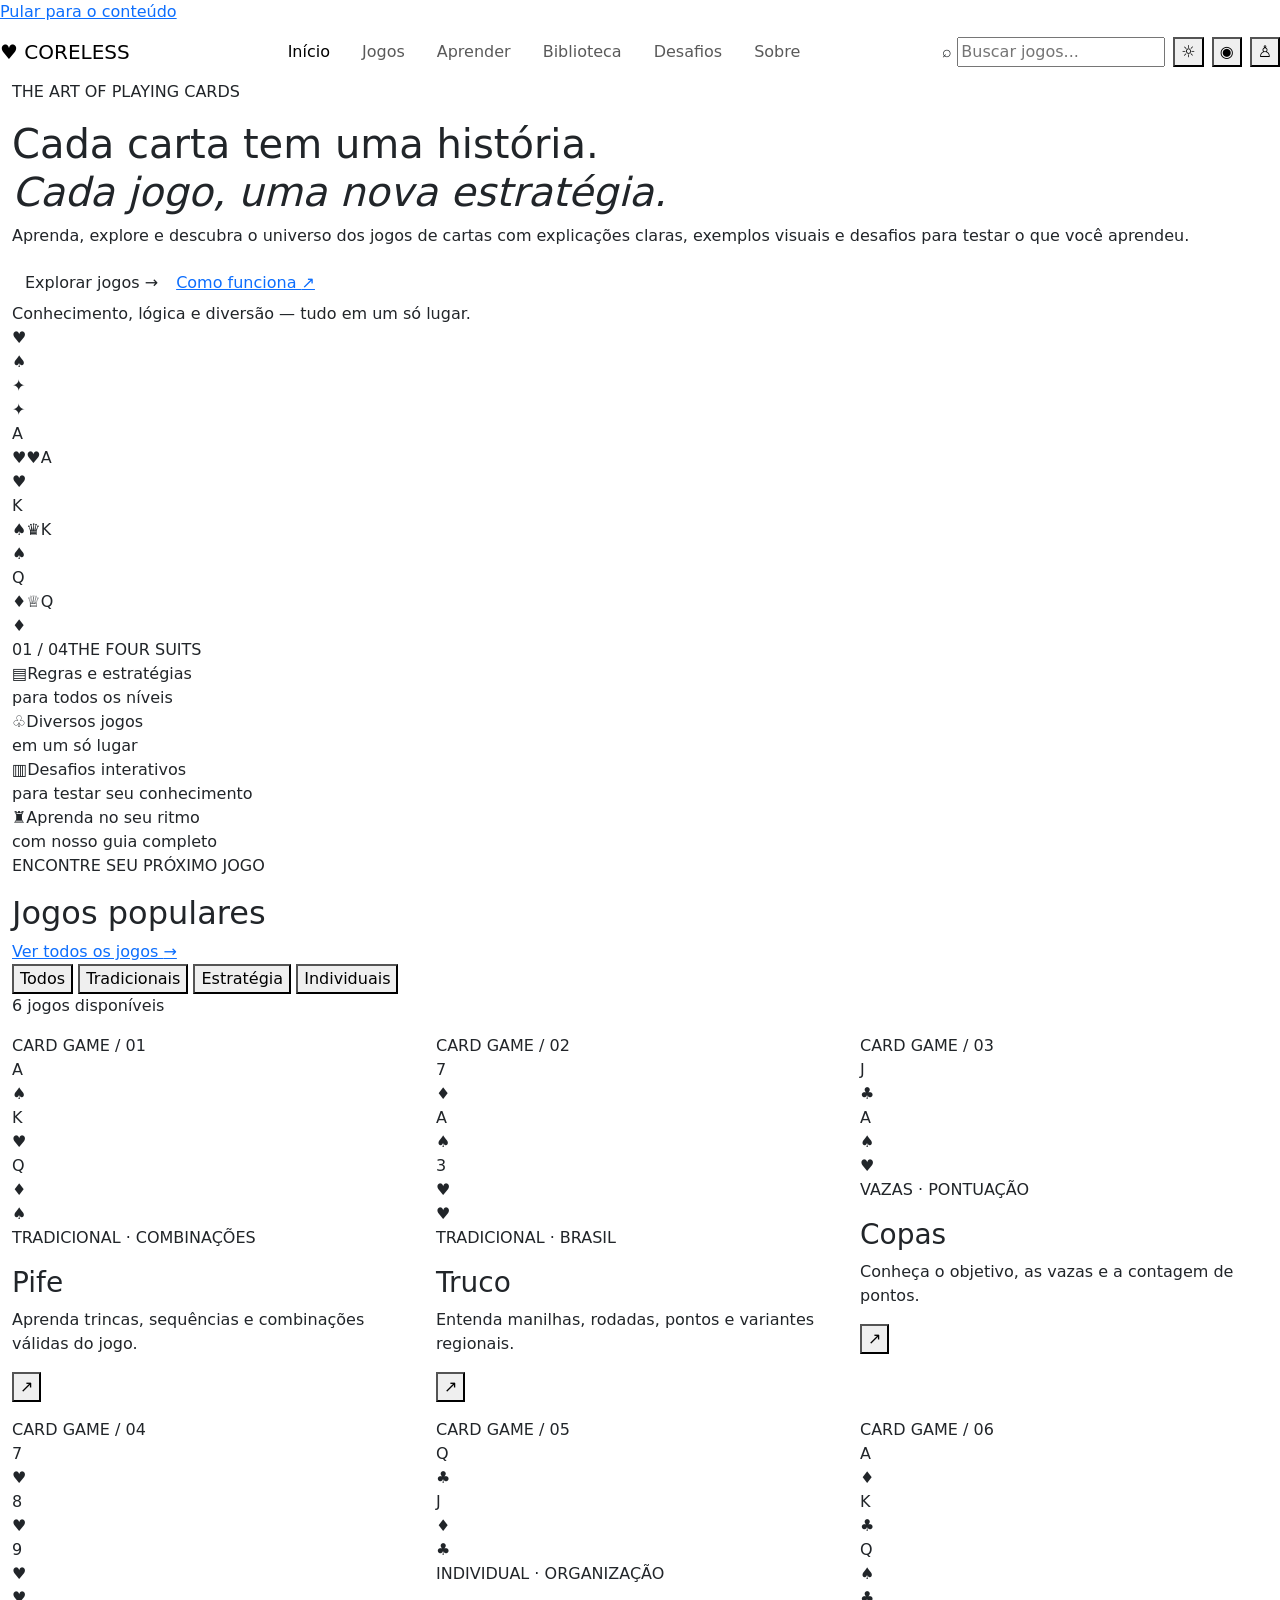
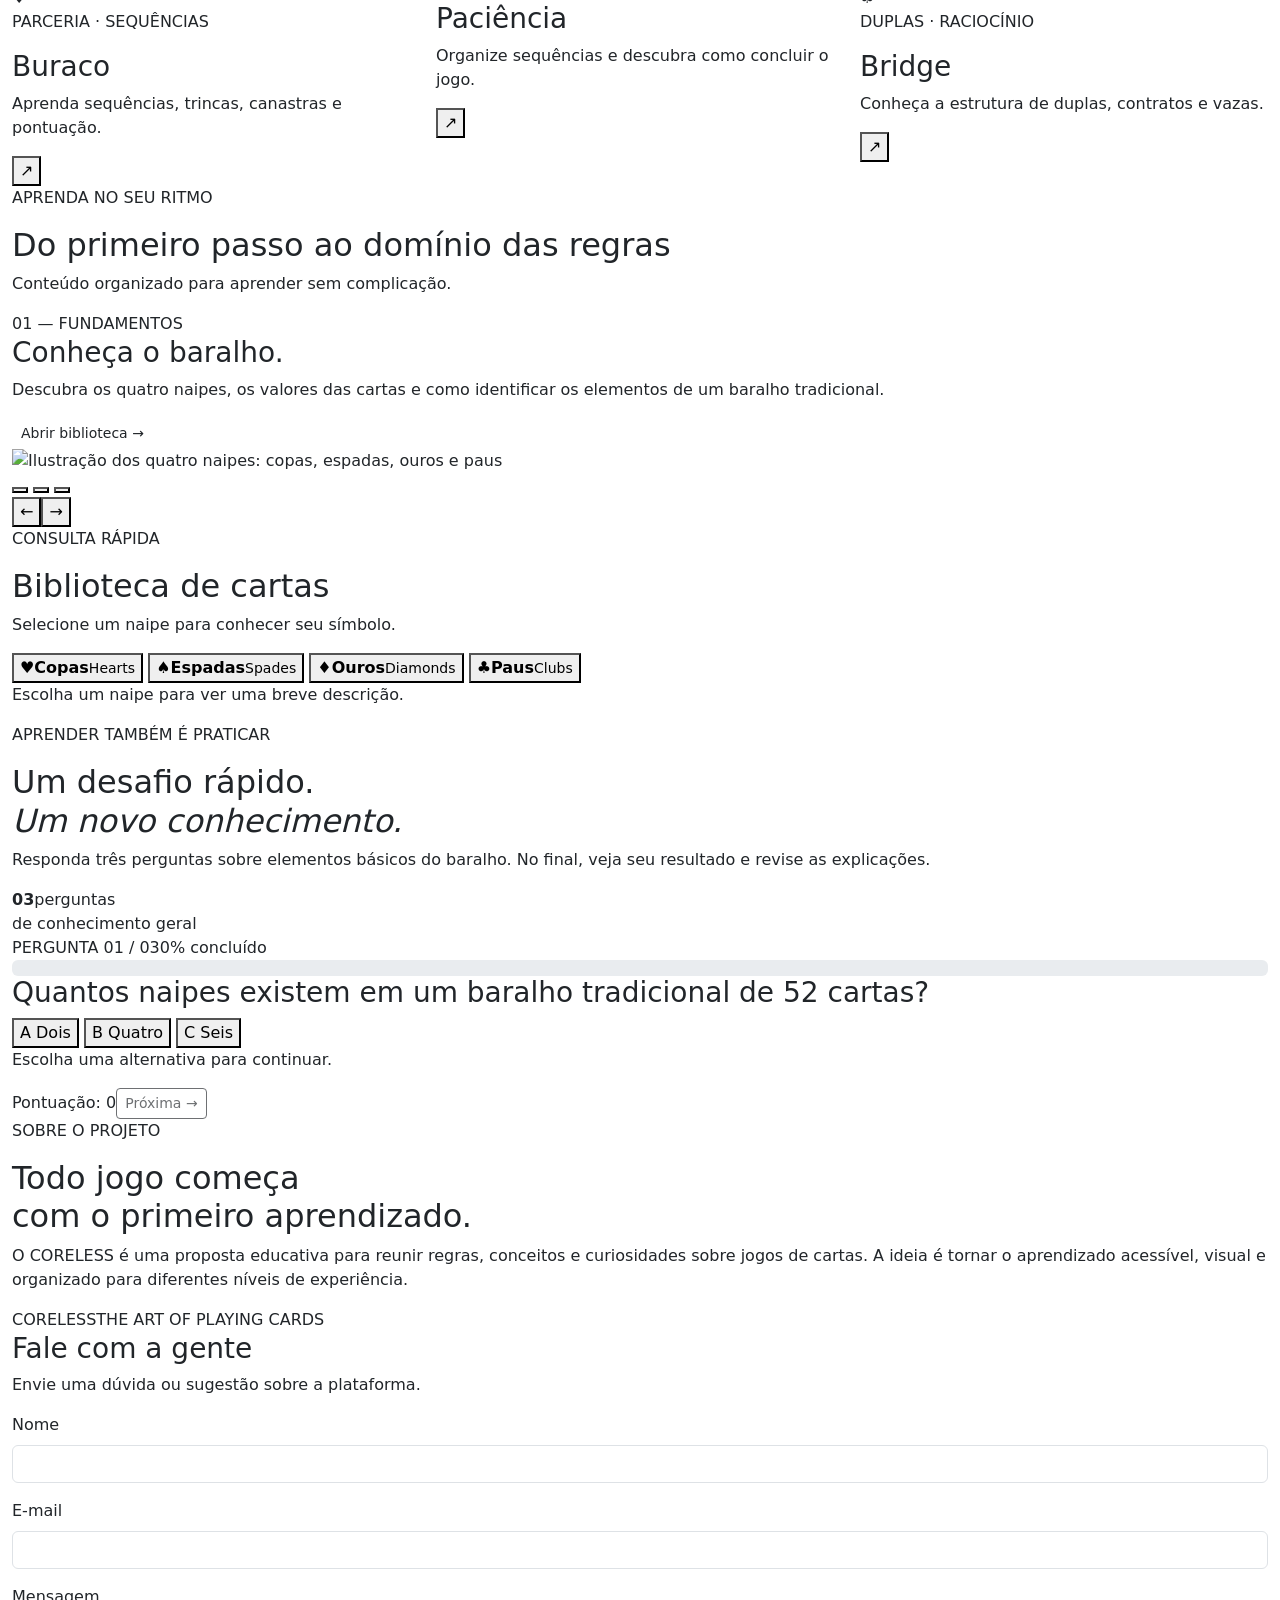
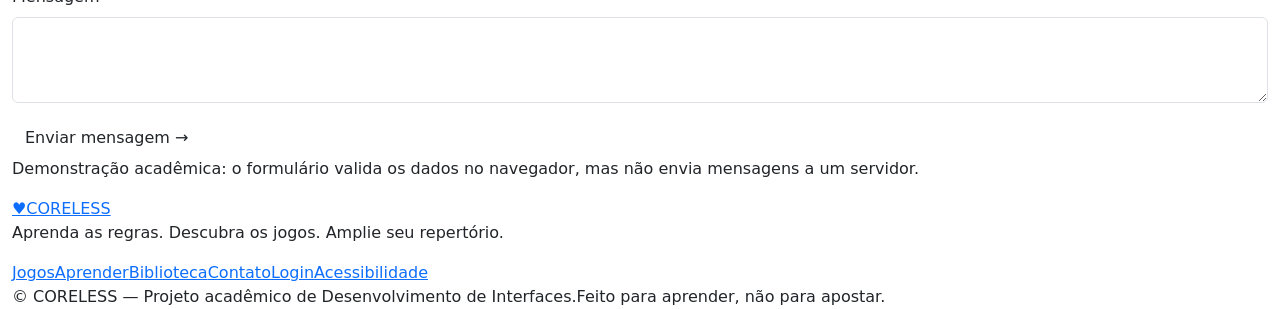
==== index.html @ 7179dfc4 "Primeiro passo Desenvolvimento de interfaces" ====
<!doctype html>
<html lang="pt-BR" data-theme="dark">
<head>
  <meta charset="utf-8">
  <meta name="viewport" content="width=device-width, initial-scale=1">
  <meta name="description" content="CORELESS: aprenda regras, combinações e curiosidades sobre jogos de cartas em uma plataforma educativa e acessível.">
  <meta name="theme-color" content="#0b0b0b">
  <title>CORELESS — Aprenda jogos de cartas</title>
  <link rel="preconnect" href="https://cdn.jsdelivr.net" crossorigin>
  <link href="https://cdn.jsdelivr.net/npm/bootstrap@5.3.9/dist/css/bootstrap.min.css"
        rel="stylesheet"
        integrity="sha384-yEPZ7jP9S0QKiUQ0m3jjsO4ProIW7wvR9gXkI7JOGa2XVsw53Yke2bsdkBbjmmiX"
        crossorigin="anonymous">
  <link rel="stylesheet" href="css/styles.css">
</head>
<body>
  <a class="skip-link" href="#conteudo">Pular para o conteúdo</a>

  <header class="site-header sticky-top">
    <nav class="navbar navbar-expand-xl container-fluid page-shell" aria-label="Navegação principal">
      <a class="navbar-brand brand-lockup" href="#inicio" aria-label="CORELESS, página inicial">
        <span class="brand-heart" aria-hidden="true">♥</span>
        <span>CORELESS</span>
      </a>

      <button class="navbar-toggler nav-toggle" type="button" data-bs-toggle="collapse" data-bs-target="#mainNav"
              aria-controls="mainNav" aria-expanded="false" aria-label="Abrir menu">
        <span class="navbar-toggler-icon"></span>
      </button>

      <div class="collapse navbar-collapse" id="mainNav">
        <ul class="navbar-nav mx-auto align-items-xl-center gap-xl-3">
          <li class="nav-item"><a class="nav-link active" href="#inicio">Início</a></li>
          <li class="nav-item"><a class="nav-link" href="#jogos">Jogos</a></li>
          <li class="nav-item"><a class="nav-link" href="#aprender">Aprender</a></li>
          <li class="nav-item"><a class="nav-link" href="#biblioteca">Biblioteca</a></li>
          <li class="nav-item"><a class="nav-link" href="#desafios">Desafios</a></li>
          <li class="nav-item"><a class="nav-link" href="#sobre">Sobre</a></li>
        </ul>
        <div class="header-actions d-flex align-items-center gap-2 mt-3 mt-xl-0">
          <label class="search-box" for="globalSearch">
            <span aria-hidden="true">⌕</span>
            <input id="globalSearch" type="search" placeholder="Buscar jogos..." autocomplete="off">
          </label>
          <button class="icon-button" id="themeToggle" type="button" aria-label="Ativar modo claro" title="Alternar tema">☼</button>
          <button class="icon-button" id="accessibilityOpen" type="button" aria-label="Abrir opções de acessibilidade" title="Acessibilidade">◉</button>
          <button class="icon-button profile-button" id="loginOpen" type="button" aria-label="Entrar ou acessar perfil" title="Entrar">♙</button>
        </div>
      </div>
    </nav>
  </header>

  <main id="conteudo">
    <section class="hero-section" id="inicio" aria-labelledby="hero-title">
      <div class="hero-glow" aria-hidden="true"></div>
      <div class="container-fluid page-shell hero-grid">
        <div class="hero-copy">
          <p class="eyebrow">THE ART OF PLAYING CARDS <span></span></p>
          <h1 id="hero-title">Cada carta tem uma história.<br><em>Cada jogo, uma nova estratégia.</em></h1>
          <p class="hero-description">Aprenda, explore e descubra o universo dos jogos de cartas com explicações claras, exemplos visuais e desafios para testar o que você aprendeu.</p>
          <div class="hero-actions">
            <a class="btn btn-core" href="#jogos">Explorar jogos <span aria-hidden="true">→</span></a>
            <a class="text-link" href="#aprender">Como funciona <span aria-hidden="true">↗</span></a>
          </div>
          <div class="hero-note"><span class="note-dot"></span> Conhecimento, lógica e diversão — tudo em um só lugar.</div>
        </div>
        <div class="hero-art" role="img" aria-label="Composição ilustrativa de cartas de baralho com os quatro naipes">
          <div class="orbit orbit-one"></div><div class="orbit orbit-two"></div>
          <div class="floating-suit suit-heart" aria-hidden="true">♥</div>
          <div class="floating-suit suit-spade" aria-hidden="true">♠</div>
          <div class="playing-card card-back card-back-left" aria-hidden="true"><span class="card-pattern">✦</span></div>
          <div class="playing-card card-back card-back-bottom" aria-hidden="true"><span class="card-pattern">✦</span></div>
          <div class="playing-card card-front card-ace" aria-hidden="true"><span class="card-corner">A<br>♥</span><strong>♥</strong><span class="card-corner bottom">A<br>♥</span></div>
          <div class="playing-card card-front card-king" aria-hidden="true"><span class="card-corner">K<br>♠</span><strong>♛</strong><span class="card-corner bottom">K<br>♠</span></div>
          <div class="playing-card card-front card-queen" aria-hidden="true"><span class="card-corner">Q<br>♦</span><strong>♕</strong><span class="card-corner bottom">Q<br>♦</span></div>
          <div class="art-caption"><span>01 / 04</span><span>THE FOUR SUITS</span></div>
        </div>
      </div>
    </section>

    <section class="feature-strip" aria-label="Benefícios da plataforma">
      <div class="container-fluid page-shell feature-grid">
        <div class="feature-item"><span class="feature-icon" aria-hidden="true">▤</span><span>Regras e estratégias<br>para todos os níveis</span></div>
        <div class="feature-item"><span class="feature-icon" aria-hidden="true">♧</span><span>Diversos jogos<br>em um só lugar</span></div>
        <div class="feature-item"><span class="feature-icon" aria-hidden="true">▥</span><span>Desafios interativos<br>para testar seu conhecimento</span></div>
        <div class="feature-item"><span class="feature-icon" aria-hidden="true">♜</span><span>Aprenda no seu ritmo<br>com nosso guia completo</span></div>
      </div>
    </section>

    <section class="section-block" id="jogos" aria-labelledby="games-title">
      <div class="container-fluid page-shell">
        <div class="section-heading">
          <div><p class="eyebrow">ENCONTRE SEU PRÓXIMO JOGO</p><h2 id="games-title">Jogos populares <span class="red-dash"></span></h2></div>
          <a class="text-link" href="#catalogo">Ver todos os jogos <span aria-hidden="true">→</span></a>
        </div>
        <div class="catalog-toolbar" id="catalogo">
          <div class="filter-group" role="group" aria-label="Filtrar jogos por categoria">
            <button class="filter-chip active" type="button" data-filter="all" aria-pressed="true">Todos</button>
            <button class="filter-chip" type="button" data-filter="tradicional" aria-pressed="false">Tradicionais</button>
            <button class="filter-chip" type="button" data-filter="estrategia" aria-pressed="false">Estratégia</button>
            <button class="filter-chip" type="button" data-filter="individual" aria-pressed="false">Individuais</button>
          </div>
          <p class="results-count" id="resultsCount" aria-live="polite">6 jogos disponíveis</p>
        </div>
        <div class="row g-3 game-grid" id="gameGrid">
          <div class="col-12 col-md-6 col-xl-4 game-column" data-category="estrategia tradicional" data-search="pife pif paf combinações trincas sequências cartas">
            <article class="game-card">
              <div class="game-art art-pife" aria-hidden="true"><span class="art-label">CARD GAME / 01</span><div class="mini-card mini-one">A<br><b>♠</b></div><div class="mini-card mini-two">K<br><b>♥</b></div><div class="mini-card mini-three">Q<br><b>♦</b></div><span class="art-suit">♠</span></div>
              <div class="game-info"><div><p class="game-category">TRADICIONAL · COMBINAÇÕES</p><h3>Pife</h3><p>Aprenda trincas, sequências e combinações válidas do jogo.</p></div><button class="round-arrow learn-game" type="button" data-game="pife" aria-label="Conhecer o conteúdo educativo de Pife">↗</button></div>
            </article>
          </div>
          <div class="col-12 col-md-6 col-xl-4 game-column" data-category="tradicional estrategia" data-search="truco paulista mineiro manilha rodadas cartas">
            <article class="game-card">
              <div class="game-art art-truco" aria-hidden="true"><span class="art-label">CARD GAME / 02</span><div class="mini-card mini-one">7<br><b>♦</b></div><div class="mini-card mini-two">A<br><b>♠</b></div><div class="mini-card mini-three">3<br><b>♥</b></div><span class="art-suit">♥</span></div>
              <div class="game-info"><div><p class="game-category">TRADICIONAL · BRASIL</p><h3>Truco</h3><p>Entenda manilhas, rodadas, pontos e variantes regionais.</p></div><button class="round-arrow learn-game" type="button" data-game="truco" aria-label="Conhecer o conteúdo educativo de Truco">↗</button></div>
            </article>
          </div>
          <div class="col-12 col-md-6 col-xl-4 game-column" data-category="estrategia" data-search="copas vazas corações pontuação cartas">
            <article class="game-card">
              <div class="game-art art-copas" aria-hidden="true"><span class="art-label">CARD GAME / 03</span><div class="mini-card mini-one">J<br><b>♣</b></div><div class="mini-card mini-two">A<br><b>♠</b></div><span class="art-suit">♥</span></div>
              <div class="game-info"><div><p class="game-category">VAZAS · PONTUAÇÃO</p><h3>Copas</h3><p>Conheça o objetivo, as vazas e a contagem de pontos.</p></div><button class="round-arrow learn-game" type="button" data-game="copas" aria-label="Conhecer o conteúdo educativo de Copas">↗</button></div>
            </article>
          </div>
          <div class="col-12 col-md-6 col-xl-4 game-column" data-category="tradicional estrategia" data-search="buraco canastra sequências cartas parceria">
            <article class="game-card">
              <div class="game-art art-buraco" aria-hidden="true"><span class="art-label">CARD GAME / 04</span><div class="mini-card mini-one">7<br><b>♥</b></div><div class="mini-card mini-two">8<br><b>♥</b></div><div class="mini-card mini-three">9<br><b>♥</b></div><span class="art-suit">♥</span></div>
              <div class="game-info"><div><p class="game-category">PARCERIA · SEQUÊNCIAS</p><h3>Buraco</h3><p>Aprenda sequências, trincas, canastras e pontuação.</p></div><button class="round-arrow learn-game" type="button" data-game="buraco" aria-label="Conhecer o conteúdo educativo de Buraco">↗</button></div>
            </article>
          </div>
          <div class="col-12 col-md-6 col-xl-4 game-column" data-category="individual" data-search="paciência solitaire jogo individual sequências">
            <article class="game-card">
              <div class="game-art art-solitaire" aria-hidden="true"><span class="art-label">CARD GAME / 05</span><div class="mini-card mini-one">Q<br><b>♣</b></div><div class="mini-card mini-two">J<br><b>♦</b></div><span class="art-suit">♣</span></div>
              <div class="game-info"><div><p class="game-category">INDIVIDUAL · ORGANIZAÇÃO</p><h3>Paciência</h3><p>Organize sequências e descubra como concluir o jogo.</p></div><button class="round-arrow learn-game" type="button" data-game="paciencia" aria-label="Conhecer o conteúdo educativo de Paciência">↗</button></div>
            </article>
          </div>
          <div class="col-12 col-md-6 col-xl-4 game-column" data-category="estrategia tradicional" data-search="bridge duplas vazas leilão cartas">
            <article class="game-card">
              <div class="game-art art-bridge" aria-hidden="true"><span class="art-label">CARD GAME / 06</span><div class="mini-card mini-one">A<br><b>♦</b></div><div class="mini-card mini-two">K<br><b>♣</b></div><div class="mini-card mini-three">Q<br><b>♠</b></div><span class="art-suit">♣</span></div>
              <div class="game-info"><div><p class="game-category">DUPLAS · RACIOCÍNIO</p><h3>Bridge</h3><p>Conheça a estrutura de duplas, contratos e vazas.</p></div><button class="round-arrow learn-game" type="button" data-game="bridge" aria-label="Conhecer o conteúdo educativo de Bridge">↗</button></div>
            </article>
          </div>
        </div>
        <p class="empty-state" id="emptyState" hidden>Nenhum jogo encontrado. Tente outro termo ou filtro.</p>
      </div>
    </section>

    <section class="learning-section section-block" id="aprender" aria-labelledby="learn-title">
      <div class="container-fluid page-shell">
        <div class="section-heading">
          <div><p class="eyebrow">APRENDA NO SEU RITMO</p><h2 id="learn-title">Do primeiro passo ao domínio das regras</h2></div>
          <p class="heading-note">Conteúdo organizado para aprender sem complicação.</p>
        </div>
        <div class="learning-carousel" aria-roledescription="carrossel" aria-label="Trilhas de aprendizagem">
          <div class="learning-slide active" data-slide="0" aria-hidden="false">
            <div class="learning-slide-copy"><span class="slide-index">01 — FUNDAMENTOS</span><h3>Conheça o baralho.</h3><p>Descubra os quatro naipes, os valores das cartas e como identificar os elementos de um baralho tradicional.</p><a class="btn btn-core btn-sm" href="#biblioteca">Abrir biblioteca <span aria-hidden="true">→</span></a></div>
            <img src="assets/learning-suits.svg" alt="Ilustração dos quatro naipes: copas, espadas, ouros e paus" class="slide-image">
          </div>
          <div class="learning-slide" data-slide="1" aria-hidden="true" hidden>
            <div class="learning-slide-copy"><span class="slide-index">02 — REGRAS E COMBINAÇÕES</span><h3>Entenda como cada jogo funciona.</h3><p>Compare objetivos, preparação, sequência de jogadas e vocabulário de diferentes modalidades.</p><a class="btn btn-core btn-sm" href="#jogos">Ver catálogo <span aria-hidden="true">→</span></a></div>
            <img src="assets/learning-rules.svg" alt="Ilustração de cartas organizadas em sequência" class="slide-image">
          </div>
          <div class="learning-slide" data-slide="2" aria-hidden="true" hidden>
            <div class="learning-slide-copy"><span class="slide-index">03 — PRATIQUE O QUE APRENDEU</span><h3>Teste seu conhecimento.</h3><p>Responda perguntas rápidas sobre naipes, regras gerais e conceitos apresentados nas aulas.</p><a class="btn btn-core btn-sm" href="#desafios">Ir para desafios <span aria-hidden="true">→</span></a></div>
            <img src="assets/learning-quiz.svg" alt="Ilustração de uma pergunta de múltipla escolha com cartas" class="slide-image">
          </div>
          <div class="carousel-controls">
            <div class="carousel-dots" role="group" aria-label="Selecionar slide">
              <button type="button" class="carousel-dot active" data-go-slide="0" aria-label="Slide 1" aria-pressed="true"></button>
              <button type="button" class="carousel-dot" data-go-slide="1" aria-label="Slide 2" aria-pressed="false"></button>
              <button type="button" class="carousel-dot" data-go-slide="2" aria-label="Slide 3" aria-pressed="false"></button>
            </div>
            <div class="carousel-arrows"><button type="button" id="previousSlide" class="carousel-arrow" aria-label="Slide anterior">←</button><button type="button" id="nextSlide" class="carousel-arrow" aria-label="Próximo slide">→</button></div>
          </div>
        </div>
      </div>
    </section>

    <section class="section-block library-section" id="biblioteca" aria-labelledby="library-title">
      <div class="container-fluid page-shell">
        <div class="section-heading"><div><p class="eyebrow">CONSULTA RÁPIDA</p><h2 id="library-title">Biblioteca de cartas</h2></div><p class="heading-note">Selecione um naipe para conhecer seu símbolo.</p></div>
        <div class="suit-grid">
          <button class="suit-card" type="button" data-suit="Copas"><span class="suit-symbol red-suit">♥</span><strong>Copas</strong><small>Hearts</small></button>
          <button class="suit-card" type="button" data-suit="Espadas"><span class="suit-symbol">♠</span><strong>Espadas</strong><small>Spades</small></button>
          <button class="suit-card" type="button" data-suit="Ouros"><span class="suit-symbol red-suit">♦</span><strong>Ouros</strong><small>Diamonds</small></button>
          <button class="suit-card" type="button" data-suit="Paus"><span class="suit-symbol">♣</span><strong>Paus</strong><small>Clubs</small></button>
        </div>
        <p class="suit-feedback" id="suitFeedback" role="status">Escolha um naipe para ver uma breve descrição.</p>
      </div>
    </section>

    <section class="challenge-section section-block" id="desafios" aria-labelledby="challenge-title">
      <div class="container-fluid page-shell challenge-grid">
        <div><p class="eyebrow">APRENDER TAMBÉM É PRATICAR</p><h2 id="challenge-title">Um desafio rápido.<br><em>Um novo conhecimento.</em></h2><p class="challenge-intro">Responda três perguntas sobre elementos básicos do baralho. No final, veja seu resultado e revise as explicações.</p><div class="challenge-stat"><strong>03</strong><span>perguntas<br>de conhecimento geral</span></div></div>
        <div class="quiz-card" id="quizCard">
          <div class="quiz-topline"><span id="questionNumber">PERGUNTA 01 / 03</span><span id="quizProgressLabel">0% concluído</span></div>
          <div class="progress quiz-progress" role="progressbar" aria-label="Progresso do desafio" aria-valuemin="0" aria-valuemax="100" aria-valuenow="0"><div class="progress-bar" id="quizProgress"></div></div>
          <h3 id="quizQuestion">Quantos naipes existem em um baralho tradicional de 52 cartas?</h3>
          <div class="quiz-options" id="quizOptions">
            <button type="button" class="quiz-option" data-answer="0"><span>A</span> Dois</button>
            <button type="button" class="quiz-option" data-answer="1"><span>B</span> Quatro</button>
            <button type="button" class="quiz-option" data-answer="2"><span>C</span> Seis</button>
          </div>
          <p class="quiz-feedback" id="quizFeedback" aria-live="polite">Escolha uma alternativa para continuar.</p>
          <div class="quiz-footer"><span id="quizScore">Pontuação: 0</span><button type="button" id="nextQuestion" class="btn btn-core btn-sm" disabled>Próxima <span aria-hidden="true">→</span></button></div>
        </div>
      </div>
    </section>

    <section class="contact-section section-block" id="sobre" aria-labelledby="contact-title">
      <div class="container-fluid page-shell contact-grid">
        <div><p class="eyebrow">SOBRE O PROJETO</p><h2 id="contact-title">Todo jogo começa<br>com o primeiro aprendizado.</h2><p>O CORELESS é uma proposta educativa para reunir regras, conceitos e curiosidades sobre jogos de cartas. A ideia é tornar o aprendizado acessível, visual e organizado para diferentes níveis de experiência.</p><div class="contact-meta"><span>CORELESS</span><span>THE ART OF PLAYING CARDS</span></div></div>
        <form class="contact-form" id="contactForm" novalidate>
          <h3>Fale com a gente</h3><p>Envie uma dúvida ou sugestão sobre a plataforma.</p>
          <div class="mb-3"><label for="contactName" class="form-label">Nome</label><input class="form-control" id="contactName" name="name" type="text" autocomplete="name" required minlength="2"><div class="invalid-feedback">Informe seu nome.</div></div>
          <div class="mb-3"><label for="contactEmail" class="form-label">E-mail</label><input class="form-control" id="contactEmail" name="email" type="email" autocomplete="email" required><div class="invalid-feedback">Informe um e-mail válido.</div></div>
          <div class="mb-3"><label for="contactMessage" class="form-label">Mensagem</label><textarea class="form-control" id="contactMessage" name="message" rows="3" required minlength="10"></textarea><div class="invalid-feedback">Escreva uma mensagem com pelo menos 10 caracteres.</div></div>
          <button class="btn btn-core" type="submit">Enviar mensagem <span aria-hidden="true">→</span></button>
          <p class="form-note" id="contactStatus" role="status">Demonstração acadêmica: o formulário valida os dados no navegador, mas não envia mensagens a um servidor.</p>
        </form>
      </div>
    </section>
  </main>

  <footer class="site-footer">
    <div class="container-fluid page-shell footer-main"><a class="brand-lockup" href="#inicio"><span class="brand-heart" aria-hidden="true">♥</span><span>CORELESS</span></a><p>Aprenda as regras. Descubra os jogos. Amplie seu repertório.</p><nav aria-label="Links do rodapé"><a href="#jogos">Jogos</a><a href="#aprender">Aprender</a><a href="#biblioteca">Biblioteca</a><a href="#sobre">Contato</a><a href="login.html">Login</a><a href="acessibilidade.html">Acessibilidade</a></nav></div>
    <div class="container-fluid page-shell footer-bottom"><span>© <span id="currentYear"></span> CORELESS — Projeto acadêmico de Desenvolvimento de Interfaces.</span><span>Feito para aprender, não para apostar.</span></div>
  </footer>


  <div class="modal fade" id="accessibilityModal" tabindex="-1" aria-labelledby="accessibilityTitle" aria-hidden="true">
    <div class="modal-dialog modal-dialog-centered"><div class="modal-content core-modal"><div class="modal-header"><div><p class="eyebrow mb-1">PERSONALIZE A LEITURA</p><h2 class="modal-title" id="accessibilityTitle">Acessibilidade</h2></div><button type="button" class="btn-close" data-bs-dismiss="modal" aria-label="Fechar"></button></div><div class="modal-body">
      <div class="setting-row"><div><strong>Tamanho do texto</strong><p>Altere a escala de leitura.</p></div><div class="setting-buttons"><button type="button" id="fontDecrease" aria-label="Diminuir fonte">A−</button><button type="button" id="fontReset" aria-label="Restaurar fonte">A</button><button type="button" id="fontIncrease" aria-label="Aumentar fonte">A+</button></div></div>
      <div class="setting-row"><div><strong>Alto contraste</strong><p>Reforça a separação visual.</p></div><button type="button" class="setting-switch" id="contrastToggle" aria-pressed="false">Desativado</button></div>
      <div class="setting-row"><div><strong>Movimento reduzido</strong><p>Reduz animações decorativas.</p></div><button type="button" class="setting-switch" id="motionToggle" aria-pressed="false">Desativado</button></div>
      <p class="accessibility-note">As opções são aplicadas nesta página e podem ser alteradas novamente a qualquer momento.</p>
    </div></div></div>
  </div>

  
  <div class="modal fade" id="loginModal" tabindex="-1" aria-labelledby="loginTitle" aria-hidden="true">
    <div class="modal-dialog modal-dialog-centered"><div class="modal-content core-modal"><div class="modal-header"><div><p class="eyebrow mb-1">SUA ÁREA DE APRENDIZADO</p><h2 class="modal-title" id="loginTitle">Entrar no CORELESS</h2></div><button type="button" class="btn-close" data-bs-dismiss="modal" aria-label="Fechar"></button></div><div class="modal-body">
      <form id="loginForm" novalidate><div class="mb-3"><label for="loginEmail" class="form-label">E-mail</label><input class="form-control" id="loginEmail" type="email" autocomplete="email" required><div class="invalid-feedback">Informe um e-mail válido.</div></div><div class="mb-3"><label for="loginPassword" class="form-label">Senha</label><input class="form-control" id="loginPassword" type="password" autocomplete="current-password" required minlength="4"><div class="invalid-feedback">Digite uma senha com pelo menos quatro caracteres para esta demonstração.</div></div><button class="btn btn-core w-100" type="submit">Entrar <span aria-hidden="true">→</span></button><p class="form-note mt-3" id="loginStatus" role="status">Acesso demonstrativo: não existe conta real. A senha não é armazenada nem enviada.</p></form>
    </div></div></div>
  </div>


  <div class="modal fade" id="gameModal" tabindex="-1" aria-labelledby="gameModalTitle" aria-hidden="true">
    <div class="modal-dialog modal-dialog-centered modal-lg"><div class="modal-content core-modal"><div class="modal-header"><div><p class="eyebrow mb-1" id="gameModalCategory">GUIA DO JOGO</p><h2 class="modal-title" id="gameModalTitle">Jogo</h2></div><button type="button" class="btn-close" data-bs-dismiss="modal" aria-label="Fechar"></button></div><div class="modal-body"><p class="game-modal-intro" id="gameModalIntro"></p><div class="row g-3"><div class="col-md-4"><div class="guide-point"><span>01</span><strong>Objetivo</strong><p id="gameModalGoal"></p></div></div><div class="col-md-4"><div class="guide-point"><span>02</span><strong>Preparação</strong><p id="gameModalSetup"></p></div></div><div class="col-md-4"><div class="guide-point"><span>03</span><strong>Conceitos</strong><p id="gameModalTerms"></p></div></div></div><p class="educational-disclaimer">Conteúdo informativo sobre regras e conceitos. O CORELESS não oferece apostas, dinheiro real ou serviços de jogos de azar.</p></div></div></div>
  </div>

  <div class="toast-container position-fixed bottom-0 end-0 p-3"><div id="siteToast" class="toast core-toast" role="status" aria-live="polite" aria-atomic="true"><div class="toast-body" id="toastMessage">Preferência atualizada.</div></div></div>

  <script src="https://cdn.jsdelivr.net/npm/bootstrap@5.3.9/dist/js/bootstrap.bundle.min.js"
          integrity="sha384-WyOxWvTyr1QaMPfiPJSv76iReVthorl5uWlFtZPyK0IE0hGzo9y5Bp9mYanr8Bu"
          crossorigin="anonymous"></script>
  <script src="js/app.js" defer></script>
</body>
</html>
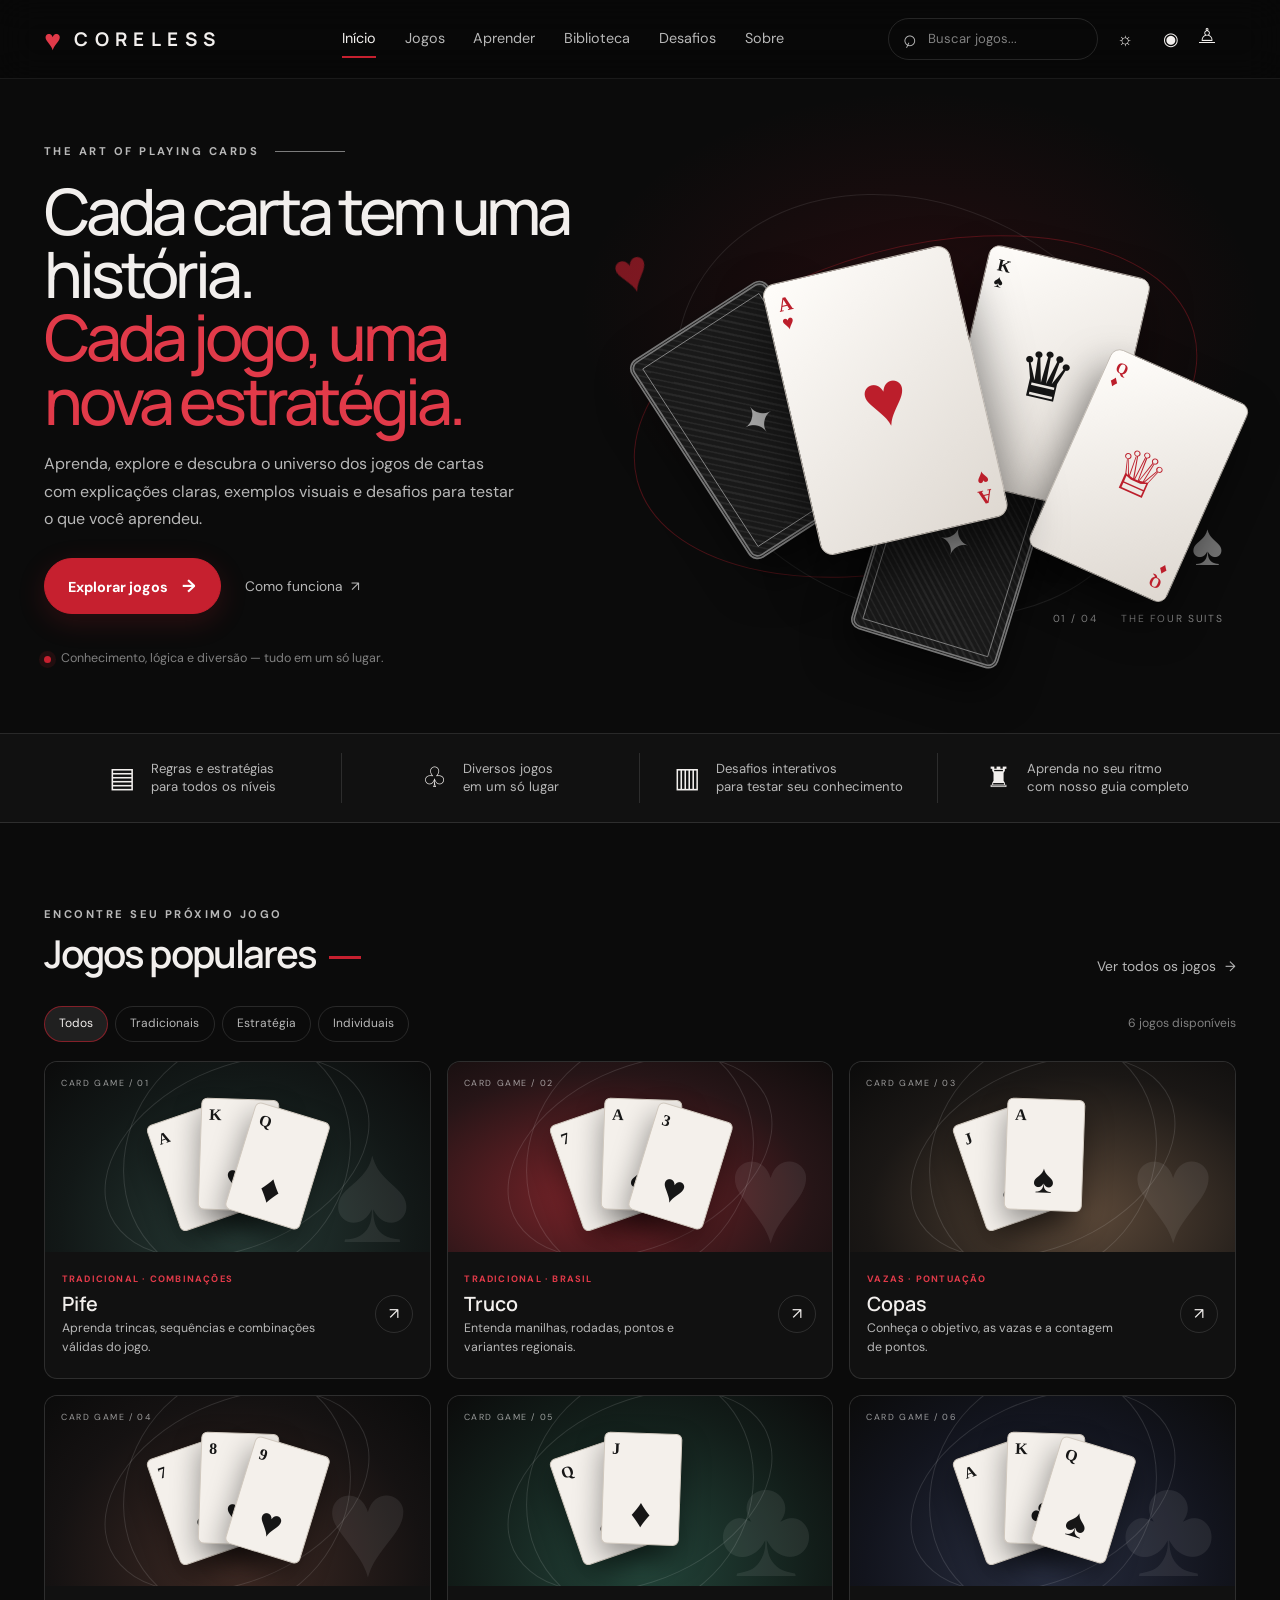
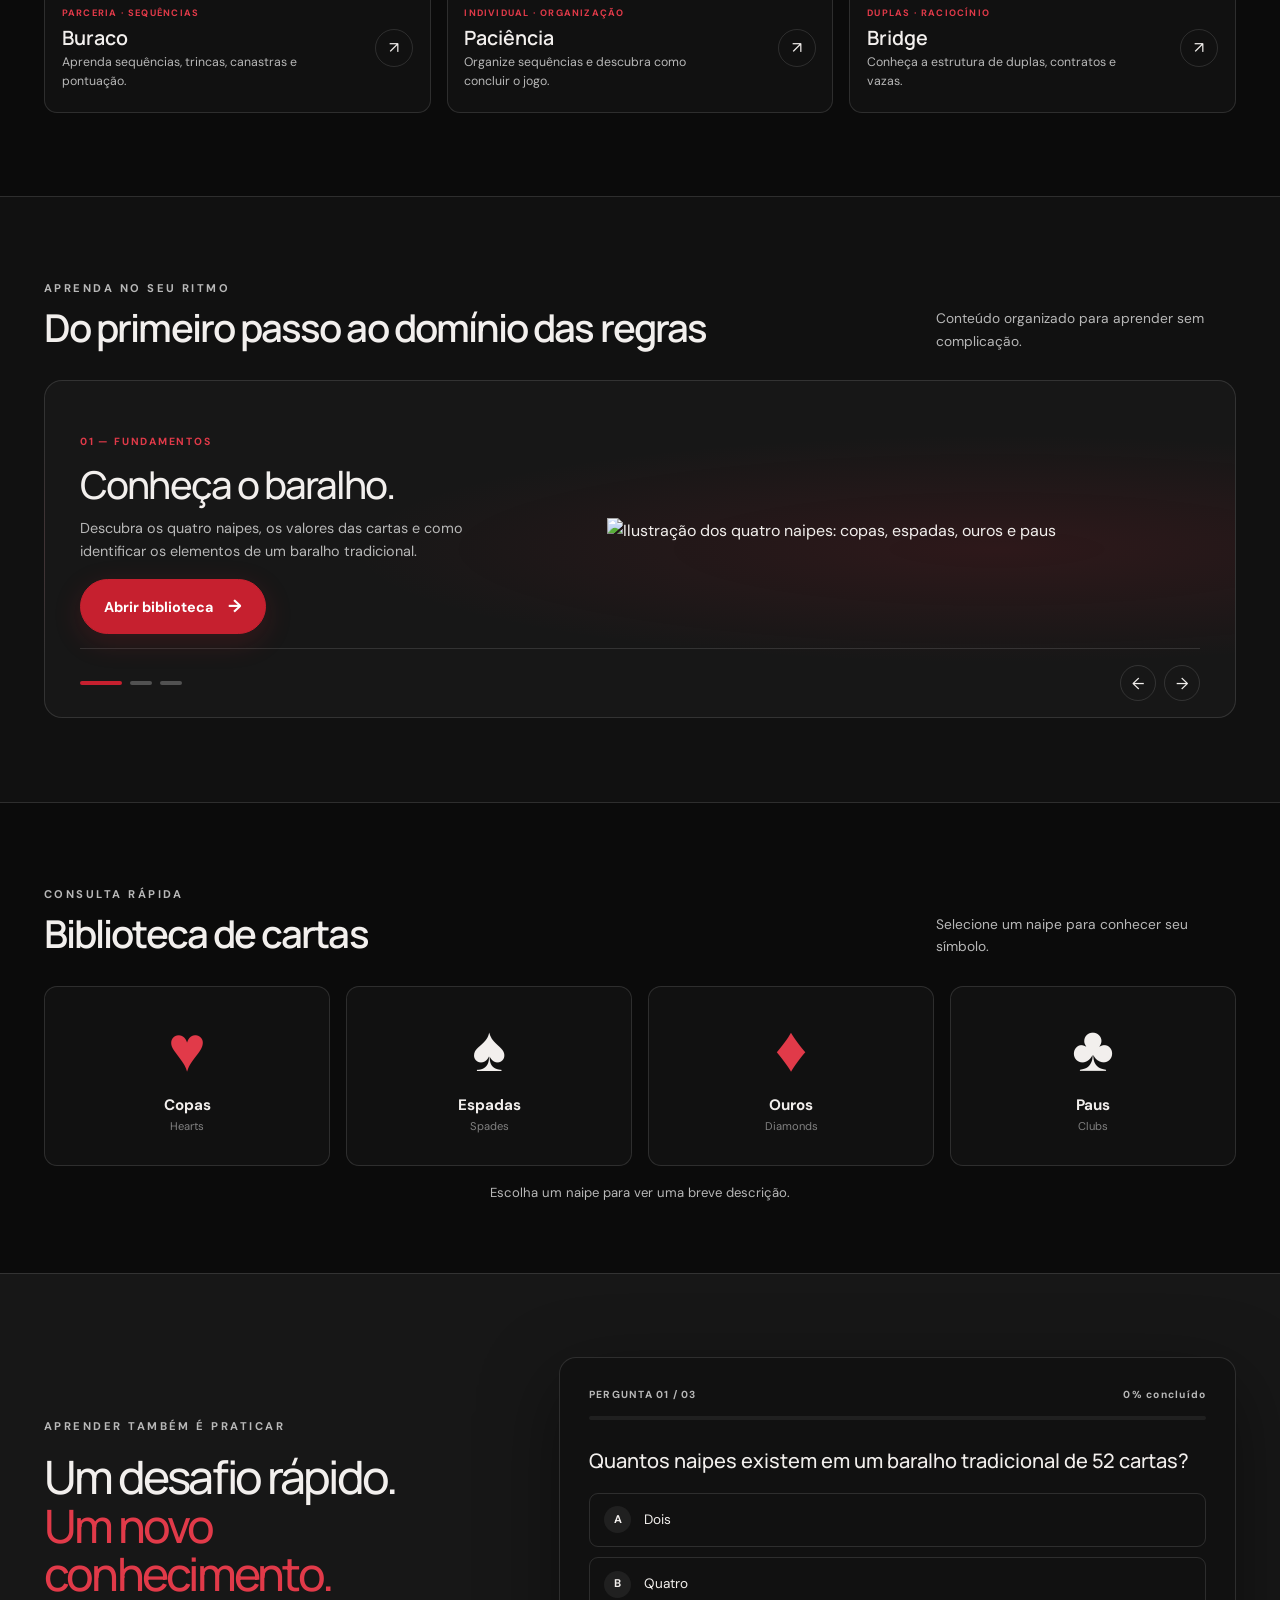
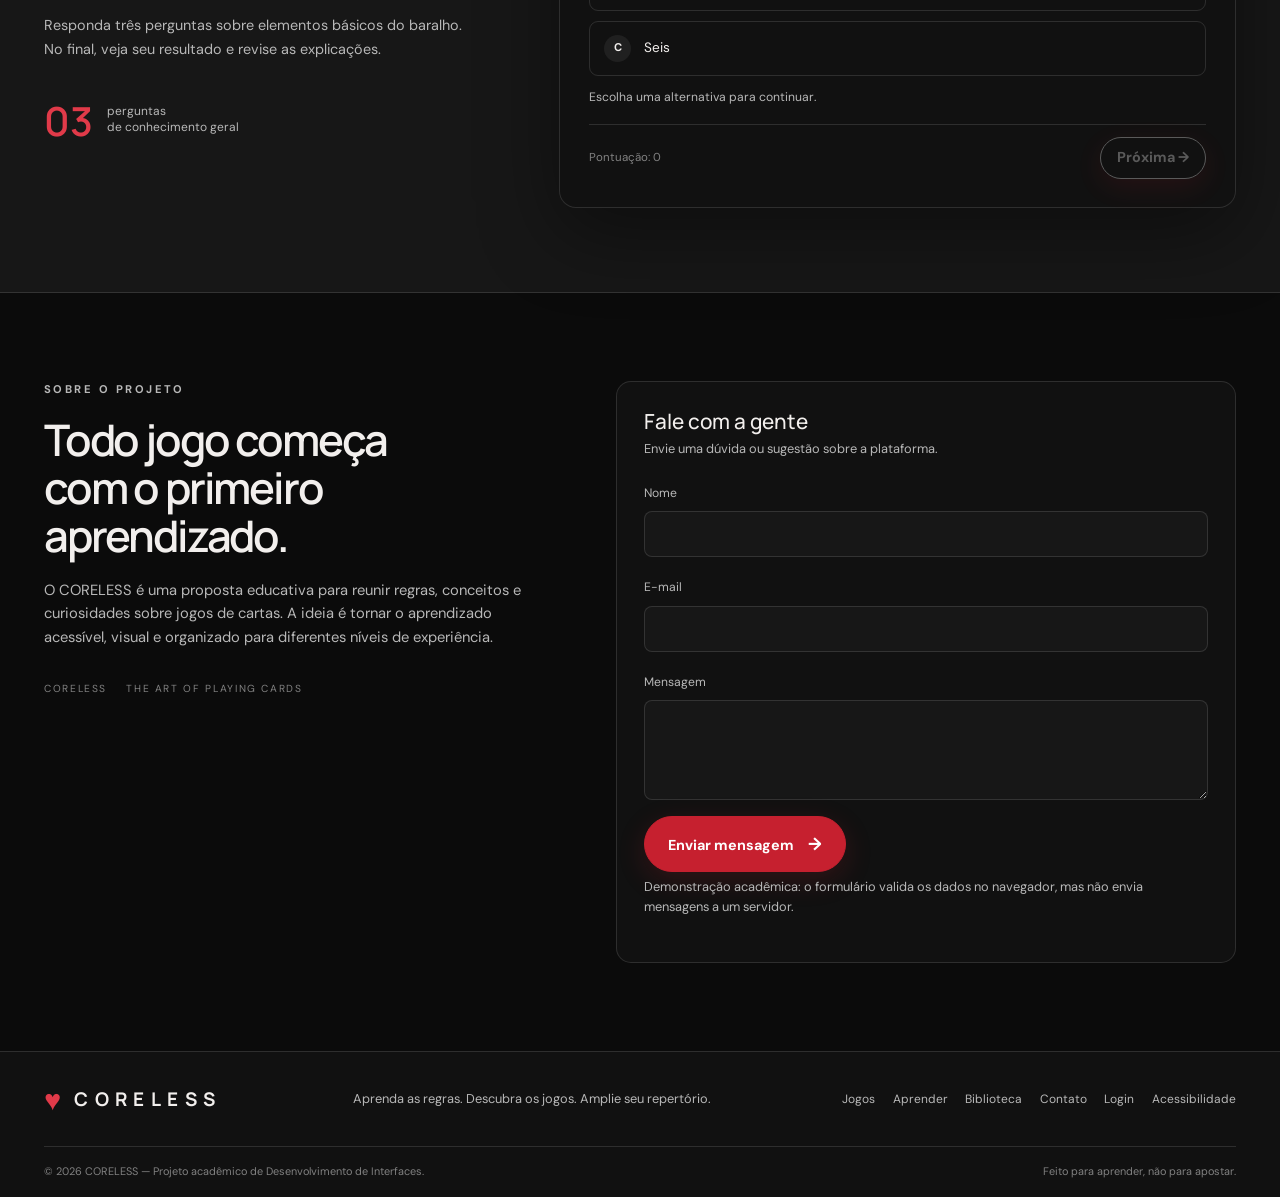
==== commit ea381176: "Add files via upload" ====
--- a/index.html
+++ b/index.html
@@ -11,7 +11,7 @@
         rel="stylesheet"
         integrity="sha384-yEPZ7jP9S0QKiUQ0m3jjsO4ProIW7wvR9gXkI7JOGa2XVsw53Yke2bsdkBbjmmiX"
         crossorigin="anonymous">
-  <link rel="stylesheet" href="css/styles.css">
+  <link rel="stylesheet" href="styles.css">
 </head>
 <body>
   <a class="skip-link" href="#conteudo">Pular para o conteúdo</a>
@@ -44,8 +44,11 @@
           </label>
           <button class="icon-button" id="themeToggle" type="button" aria-label="Ativar modo claro" title="Alternar tema">☼</button>
           <button class="icon-button" id="accessibilityOpen" type="button" aria-label="Abrir opções de acessibilidade" title="Acessibilidade">◉</button>
-          <button class="icon-button profile-button" id="loginOpen" type="button" aria-label="Entrar ou acessar perfil" title="Entrar">♙</button>
-        </div>
+          <a class="icon-button profile-button"
+          id="loginOpen"
+          href="login.html"
+          aria-label="Entrar ou acessar perfil"
+          title="Entrar">♙</a>        </div>
       </div>
     </nav>
   </header>
@@ -226,7 +229,7 @@
     <div class="container-fluid page-shell footer-bottom"><span>© <span id="currentYear"></span> CORELESS — Projeto acadêmico de Desenvolvimento de Interfaces.</span><span>Feito para aprender, não para apostar.</span></div>
   </footer>
 
-
+  <!-- Painel de acessibilidade -->
   <div class="modal fade" id="accessibilityModal" tabindex="-1" aria-labelledby="accessibilityTitle" aria-hidden="true">
     <div class="modal-dialog modal-dialog-centered"><div class="modal-content core-modal"><div class="modal-header"><div><p class="eyebrow mb-1">PERSONALIZE A LEITURA</p><h2 class="modal-title" id="accessibilityTitle">Acessibilidade</h2></div><button type="button" class="btn-close" data-bs-dismiss="modal" aria-label="Fechar"></button></div><div class="modal-body">
       <div class="setting-row"><div><strong>Tamanho do texto</strong><p>Altere a escala de leitura.</p></div><div class="setting-buttons"><button type="button" id="fontDecrease" aria-label="Diminuir fonte">A−</button><button type="button" id="fontReset" aria-label="Restaurar fonte">A</button><button type="button" id="fontIncrease" aria-label="Aumentar fonte">A+</button></div></div>
@@ -236,14 +239,14 @@
     </div></div></div>
   </div>
 
-  
+  <!-- Login demonstrativo -->
   <div class="modal fade" id="loginModal" tabindex="-1" aria-labelledby="loginTitle" aria-hidden="true">
     <div class="modal-dialog modal-dialog-centered"><div class="modal-content core-modal"><div class="modal-header"><div><p class="eyebrow mb-1">SUA ÁREA DE APRENDIZADO</p><h2 class="modal-title" id="loginTitle">Entrar no CORELESS</h2></div><button type="button" class="btn-close" data-bs-dismiss="modal" aria-label="Fechar"></button></div><div class="modal-body">
       <form id="loginForm" novalidate><div class="mb-3"><label for="loginEmail" class="form-label">E-mail</label><input class="form-control" id="loginEmail" type="email" autocomplete="email" required><div class="invalid-feedback">Informe um e-mail válido.</div></div><div class="mb-3"><label for="loginPassword" class="form-label">Senha</label><input class="form-control" id="loginPassword" type="password" autocomplete="current-password" required minlength="4"><div class="invalid-feedback">Digite uma senha com pelo menos quatro caracteres para esta demonstração.</div></div><button class="btn btn-core w-100" type="submit">Entrar <span aria-hidden="true">→</span></button><p class="form-note mt-3" id="loginStatus" role="status">Acesso demonstrativo: não existe conta real. A senha não é armazenada nem enviada.</p></form>
     </div></div></div>
   </div>
 
-
+  <!-- Conteúdo educativo de cada jogo -->
   <div class="modal fade" id="gameModal" tabindex="-1" aria-labelledby="gameModalTitle" aria-hidden="true">
     <div class="modal-dialog modal-dialog-centered modal-lg"><div class="modal-content core-modal"><div class="modal-header"><div><p class="eyebrow mb-1" id="gameModalCategory">GUIA DO JOGO</p><h2 class="modal-title" id="gameModalTitle">Jogo</h2></div><button type="button" class="btn-close" data-bs-dismiss="modal" aria-label="Fechar"></button></div><div class="modal-body"><p class="game-modal-intro" id="gameModalIntro"></p><div class="row g-3"><div class="col-md-4"><div class="guide-point"><span>01</span><strong>Objetivo</strong><p id="gameModalGoal"></p></div></div><div class="col-md-4"><div class="guide-point"><span>02</span><strong>Preparação</strong><p id="gameModalSetup"></p></div></div><div class="col-md-4"><div class="guide-point"><span>03</span><strong>Conceitos</strong><p id="gameModalTerms"></p></div></div></div><p class="educational-disclaimer">Conteúdo informativo sobre regras e conceitos. O CORELESS não oferece apostas, dinheiro real ou serviços de jogos de azar.</p></div></div></div>
   </div>
@@ -251,8 +254,9 @@
   <div class="toast-container position-fixed bottom-0 end-0 p-3"><div id="siteToast" class="toast core-toast" role="status" aria-live="polite" aria-atomic="true"><div class="toast-body" id="toastMessage">Preferência atualizada.</div></div></div>
 
   <script src="https://cdn.jsdelivr.net/npm/bootstrap@5.3.9/dist/js/bootstrap.bundle.min.js"
-          integrity="sha384-WyOxWvTyr1QaMPfiPJSv76iReVthorl5uWlFtZPyK0IE0hGzo9y5Bp9mYanr8Bu"
-          crossorigin="anonymous"></script>
-  <script src="js/app.js" defer></script>
+        integrity="sha384-WyOxWvTyr1QaMPfiPJSv76iReVthorl5uWlFtZPyK0IE0hGzo9y5Bp9mYanr8Bu"
+        crossorigin="anonymous"></script>
+
+<script src="app.js" defer></script>
 </body>
 </html>
--- a/styles.css
+++ b/styles.css
@@ -0,0 +1,310 @@
+@import url('https://fonts.googleapis.com/css2?family=DM+Sans:wght@400;500;600;700&family=Manrope:wght@400;500;600;700;800&display=swap');
+
+:root {
+  color-scheme: dark;
+  --bg: #0b0b0b;
+  --bg-elevated: #111111;
+  --surface: #171717;
+  --surface-2: #202020;
+  --text: #f2efed;
+  --muted: #b8b8b8;
+  --subtle: #818181;
+  --border: rgba(255,255,255,.12);
+  --red: #c6202f;
+  --red-bright: #e13a49;
+  --focus: #ffd166;
+  --font-scale: 1;
+  --shadow: 0 24px 80px rgba(0,0,0,.42);
+}
+html[data-theme="light"] {
+  color-scheme: light;
+  --bg: #f2efed;
+  --bg-elevated: #ffffff;
+  --surface: #ffffff;
+  --surface-2: #e8e4e1;
+  --text: #171515;
+  --muted: #535050;
+  --subtle: #66605e;
+  --border: rgba(20,15,15,.14);
+  --red: #b51d2b;
+  --red-bright: #c6202f;
+  --focus: #6c3900;
+  --shadow: 0 24px 80px rgba(25,15,15,.12);
+}
+* { box-sizing: border-box; }
+html { scroll-behavior: smooth; scroll-padding-top: 92px; font-size: calc(16px * var(--font-scale)); }
+body { margin: 0; background: var(--bg); color: var(--text); font-family: 'DM Sans', Arial, sans-serif; font-size: 1rem; line-height: 1.6; transition: background .25s ease, color .25s ease; }
+body, button, input, textarea { font-family: 'DM Sans', Arial, sans-serif; }
+h1,h2,h3,h4,.brand-lockup { font-family: 'Manrope', Arial, sans-serif; }
+a { color: inherit; }
+button,input,textarea { font: inherit; }
+:focus-visible { outline: 3px solid var(--focus) !important; outline-offset: 3px !important; box-shadow: none !important; }
+.skip-link { position: absolute; left: 1rem; top: -5rem; z-index: 2000; background: var(--text); color: var(--bg); padding: .7rem 1rem; border-radius: .5rem; }
+.skip-link:focus { top: 1rem; }
+.page-shell { width: min(100% - 5.5rem, 1540px); margin-inline: auto; padding-inline: 0; }
+.site-header { background: rgba(8,8,8,.91); border-bottom: 1px solid rgba(255,255,255,.08); backdrop-filter: blur(18px); z-index: 1000; }
+html[data-theme="light"] .site-header { background: rgba(255,255,255,.93); border-color: var(--border); }
+.brand-lockup { display: inline-flex; align-items: center; gap: .82rem; color: var(--text); text-decoration: none; font-size: 1.18rem; font-weight: 700; letter-spacing: .34em; white-space: nowrap; }
+.brand-lockup:hover { color: var(--text); }
+.brand-heart { color: var(--red-bright); font-size: 1.8rem; letter-spacing: 0; line-height: 1; }
+.navbar { min-height: 78px; }
+.navbar-nav .nav-link { position: relative; padding: .65rem .4rem !important; color: var(--muted); font-size: .9rem; transition: color .2s ease; }
+.navbar-nav .nav-link:hover,.navbar-nav .nav-link.active { color: var(--text); }
+.navbar-nav .nav-link.active::after { position: absolute; content: ''; left: .4rem; right: .4rem; bottom: .2rem; height: 2px; background: var(--red); }
+.header-actions { flex-shrink: 0; }
+.search-box { display: flex; align-items: center; gap: .6rem; padding: .52rem .82rem; min-width: 190px; border: 1px solid var(--border); border-radius: 99px; color: var(--muted); }
+.search-box span { font-size: 1.45rem; line-height: 1; transform: rotate(-20deg); }
+.search-box input { width: 100%; border: 0; outline: 0; background: transparent; color: var(--text); font-size: .82rem; }
+.search-box input::placeholder { color: var(--subtle); }
+.icon-button { width: 38px; height: 38px; border: 1px solid transparent; border-radius: 50%; color: var(--text); background: transparent; font-size: 1.1rem; }
+.icon-button:hover { border-color: var(--border); background: var(--surface); }
+.nav-toggle { border-color: var(--border); }
+.nav-toggle .navbar-toggler-icon { filter: invert(1); }
+html[data-theme="light"] .nav-toggle .navbar-toggler-icon { filter: none; }
+.hero-section { position: relative; overflow: hidden; min-height: 540px; isolation: isolate; border-bottom: 1px solid var(--border); }
+.hero-glow { position: absolute; z-index: -1; width: 720px; height: 470px; right: 0; top: 0; background: radial-gradient(ellipse, rgba(170,25,39,.16), transparent 67%); pointer-events: none; }
+.hero-grid { min-height: 540px; display: grid; grid-template-columns: minmax(0,.91fr) minmax(0,1.09fr); align-items: center; gap: 1rem; }
+.hero-copy { max-width: 650px; padding-block: 4rem; position: relative; z-index: 2; }
+.eyebrow { margin: 0 0 1.1rem; color: var(--muted); font-size: .7rem; font-weight: 700; letter-spacing: .22em; }
+.hero-copy .eyebrow { display: flex; align-items: center; gap: 1rem; }
+.hero-copy .eyebrow span { width: 70px; height: 1px; background: var(--muted); opacity: .65; }
+.hero-copy h1 { max-width: 720px; margin: 0 0 1.15rem; font-size: clamp(2.7rem,5vw,5.15rem); font-weight: 500; line-height: .99; letter-spacing: -.065em; }
+.hero-copy h1 em,.challenge-grid h2 em { color: var(--red-bright); font-style: normal; }
+.hero-description { max-width: 470px; color: var(--muted); font-size: 1rem; line-height: 1.7; }
+.hero-actions { display: flex; align-items: center; flex-wrap: wrap; gap: 1.5rem; margin-top: 1.65rem; }
+.btn-core { --bs-btn-color: #fff; --bs-btn-bg: var(--red); --bs-btn-border-color: var(--red); --bs-btn-hover-color: #fff; --bs-btn-hover-bg: #a71927; --bs-btn-hover-border-color: #a71927; --bs-btn-active-bg: #941421; --bs-btn-active-border-color: #941421; border-radius: 999px; padding: .85rem 1.45rem; font-size: .9rem; font-weight: 700; box-shadow: 0 8px 28px rgba(198,32,47,.18); }
+.btn-core span { margin-left: .7rem; font-size: 1.1rem; }
+.text-link { display: inline-flex; gap: .55rem; align-items: center; color: var(--muted); text-decoration: none; font-size: .86rem; }
+.text-link:hover { color: var(--text); }
+.hero-note { display: flex; align-items: center; gap: .6rem; color: var(--subtle); font-size: .78rem; margin-top: 2.2rem; }
+.note-dot { width: 7px; height: 7px; background: var(--red); border-radius: 50%; box-shadow: 0 0 0 5px rgba(198,32,47,.12); }
+.hero-art { position: relative; min-height: 490px; display: flex; align-items: center; justify-content: center; perspective: 1000px; }
+.orbit { position: absolute; width: 90%; height: 65%; border: 1px solid rgba(198,32,47,.35); border-radius: 50%; transform: rotate(-15deg); }
+.orbit-two { width: 78%; height: 82%; border-color: rgba(255,255,255,.09); transform: rotate(27deg); }
+.playing-card { position: absolute; width: clamp(120px,15vw,205px); aspect-ratio: .69; border-radius: 13px; box-shadow: 0 28px 52px rgba(0,0,0,.55); }
+.card-front { background: linear-gradient(145deg,#fffdfa,#ded8d1); color: #151515; border: 1px solid #bdb6ae; padding: .75rem; display: flex; justify-content: space-between; align-items: center; flex-direction: column; }
+.card-corner { align-self: flex-start; font-family: Georgia,serif; font-weight: 700; font-size: 1.25rem; line-height: .95; }
+.card-corner.bottom { align-self: flex-end; transform: rotate(180deg); }
+.card-front strong { font-family: Georgia,serif; font-size: clamp(3rem,6vw,6rem); font-weight: 400; }
+.card-ace { z-index: 5; transform: translate(-16%,-2%) rotate(-13deg); color: #bc1e2b; }
+.card-king { z-index: 3; transform: translate(67%,-10%) rotate(13deg) scale(.86); }
+.card-queen { z-index: 4; transform: translate(116%,25%) rotate(24deg) scale(.78); color: #bc1e2b; }
+.card-back { background: repeating-linear-gradient(45deg,#191919 0,#191919 5px,#292929 5px,#292929 7px); border: 5px double #777; display: grid; place-items: center; }
+.card-back::before { content: ''; position: absolute; inset: 9px; border: 1px solid #8a8a8a; }
+.card-pattern { color: #a7a7a7; font-size: 3rem; }
+.card-back-left { z-index: 1; transform: translate(-82%,5%) rotate(-33deg) scale(.85); }
+.card-back-bottom { z-index: 2; transform: translate(20%,49%) rotate(17deg) scale(.8); }
+.floating-suit { position: absolute; color: var(--red); opacity: .6; font-size: 3.7rem; filter: blur(.5px); }
+.suit-heart { left: 3%; top: 13%; transform: rotate(-16deg); }
+.suit-spade { right: 2%; bottom: 12%; color: var(--muted); }
+.art-caption { position: absolute; bottom: 1.5rem; right: 2%; display: flex; gap: 1.5rem; color: var(--subtle); font-size: .64rem; letter-spacing: .16em; }
+.feature-strip { border-bottom: 1px solid var(--border); background: var(--bg-elevated); }
+.feature-grid { min-height: 88px; display: grid; grid-template-columns: repeat(4,1fr); align-items: center; }
+.feature-item { min-height: 50px; display: flex; align-items: center; justify-content: center; gap: 1rem; padding-inline: 1rem; color: var(--muted); font-size: .82rem; line-height: 1.35; border-right: 1px solid var(--border); }
+.feature-item:last-child { border-right: 0; }
+.feature-icon { color: var(--text); font-size: 1.75rem; line-height: 1; }
+.section-block { padding-block: 5.2rem; }
+.section-heading { display: flex; justify-content: space-between; align-items: end; gap: 2rem; margin-bottom: 1.8rem; }
+.section-heading .eyebrow { margin-bottom: .45rem; }
+.section-heading h2,.contact-grid h2 { margin: 0; font-size: clamp(1.8rem,3vw,2.6rem); font-weight: 600; letter-spacing: -.05em; }
+.red-dash { display: inline-block; width: 32px; height: 3px; margin-left: .4rem; vertical-align: middle; background: var(--red); }
+.heading-note { max-width: 300px; margin: 0; color: var(--muted); font-size: .86rem; }
+.catalog-toolbar { display: flex; justify-content: space-between; align-items: center; gap: 1rem; margin-bottom: 1.2rem; }
+.filter-group { display: flex; flex-wrap: wrap; gap: .45rem; }
+.filter-chip { padding: .45rem .88rem; border: 1px solid var(--border); border-radius: 999px; color: var(--muted); background: transparent; font-size: .75rem; }
+.filter-chip:hover,.filter-chip.active { background: var(--surface-2); color: var(--text); border-color: rgba(198,32,47,.6); }
+.results-count { margin: 0; color: var(--subtle); font-size: .76rem; }
+.game-card { height: 100%; overflow: hidden; background: var(--bg-elevated); border: 1px solid var(--border); border-radius: 13px; transition: transform .22s ease,border-color .22s ease,box-shadow .22s ease; }
+.game-card:hover { transform: translateY(-5px); border-color: rgba(198,32,47,.52); box-shadow: var(--shadow); }
+.game-art { height: 190px; position: relative; overflow: hidden; display: flex; align-items: center; justify-content: center; background: #25201f; isolation: isolate; }
+.game-art::before,.game-art::after { content: ''; position: absolute; border: 1px solid rgba(255,255,255,.12); border-radius: 50%; width: 280px; height: 180px; transform: rotate(-25deg); z-index: -1; }
+.game-art::after { width: 220px; height: 250px; transform: rotate(30deg); }
+.art-pife { background: radial-gradient(ellipse at 50% 90%,#273b36,#121817 65%,#0b0b0b); }
+.art-truco { background: radial-gradient(ellipse at 40% 70%,#7e242a,#261517 65%,#100c0c); }
+.art-copas { background: radial-gradient(ellipse at 60% 80%,#5c4939,#1a1715 65%,#0b0b0b); }
+.art-buraco { background: radial-gradient(ellipse at 50% 90%,#402b25,#151212 68%,#0b0b0b); }
+.art-solitaire { background: radial-gradient(ellipse at 50% 90%,#24463b,#121d19 65%,#0b0b0b); }
+.art-bridge { background: radial-gradient(ellipse at 50% 90%,#292f42,#12141d 65%,#0b0b0b); }
+.art-label { position: absolute; left: 1rem; top: .9rem; color: rgba(255,255,255,.58); font-size: .55rem; letter-spacing: .18em; }
+.mini-card { position: absolute; width: 78px; height: 112px; padding: .45rem; display: flex; flex-direction: column; justify-content: space-between; border-radius: 6px; border: 1px solid #d1c9bf; background: #f4f0eb; color: #161616; font: 700 1rem Georgia,serif; box-shadow: 0 12px 28px rgba(0,0,0,.4); }
+.mini-card b { align-self: center; font-size: 2.5rem; font-weight: 400; }
+.mini-one { transform: translate(-47%,9%) rotate(-19deg); z-index: 1; }
+.mini-two { transform: translate(2%,-2%) rotate(2deg); z-index: 2; }
+.mini-three { transform: translate(52%,8%) rotate(17deg); z-index: 3; }
+.art-suit { position: absolute; right: 1.2rem; bottom: -.9rem; color: rgba(255,255,255,.08); font: 9rem Georgia,serif; line-height: 1; }
+.game-info { min-height: 126px; display: flex; justify-content: space-between; align-items: center; gap: 1rem; padding: 1.05rem 1.05rem 1.15rem; }
+.game-category { margin: 0 0 .3rem; color: var(--red-bright); font-size: .58rem; font-weight: 700; letter-spacing: .13em; }
+.game-info h3 { margin: 0 0 .25rem; font-size: 1.23rem; font-weight: 600; }
+.game-info p:not(.game-category) { max-width: 260px; margin: 0; color: var(--muted); font-size: .77rem; line-height: 1.5; }
+.round-arrow { flex: 0 0 38px; width: 38px; height: 38px; border: 1px solid var(--border); border-radius: 50%; color: var(--text); background: transparent; font-size: 1rem; }
+.round-arrow:hover { background: var(--red); border-color: var(--red); }
+.empty-state { padding: 2rem; color: var(--muted); text-align: center; }
+.learning-section { background: var(--bg-elevated); border-block: 1px solid var(--border); }
+.learning-carousel { position: relative; overflow: hidden; min-height: 320px; padding: 2rem 2.2rem 1rem; border: 1px solid var(--border); border-radius: 18px; background: radial-gradient(ellipse at 80% 50%,rgba(198,32,47,.13),transparent 48%),var(--surface); }
+.learning-slide { min-height: 235px; display: grid; grid-template-columns: .85fr 1.15fr; align-items: center; gap: 2rem; }
+.learning-slide[hidden] { display: none !important; }
+.slide-index { color: var(--red-bright); font-size: .65rem; font-weight: 700; letter-spacing: .17em; }
+.learning-slide h3 { max-width: 450px; margin: .7rem 0; font-size: clamp(1.7rem,3vw,2.75rem); line-height: 1.08; letter-spacing: -.05em; }
+.learning-slide p { max-width: 420px; color: var(--muted); font-size: .9rem; }
+.slide-image { display: block; width: min(100%,560px); max-height: 250px; object-fit: contain; justify-self: center; }
+.carousel-controls { display: flex; align-items: center; justify-content: space-between; border-top: 1px solid var(--border); padding-top: 1rem; }
+.carousel-dots { display: flex; gap: .5rem; }
+.carousel-dot { width: 22px; height: 4px; padding: 0; border: 0; border-radius: 5px; background: var(--subtle); opacity: .55; }
+.carousel-dot.active { width: 42px; background: var(--red); opacity: 1; }
+.carousel-arrows { display: flex; gap: .5rem; }
+.carousel-arrow { width: 36px; height: 36px; border: 1px solid var(--border); border-radius: 50%; color: var(--text); background: transparent; }
+.carousel-arrow:hover { background: var(--surface-2); }
+.library-section { padding-bottom: 4.2rem; }
+.suit-grid { display: grid; grid-template-columns: repeat(4,1fr); gap: 1rem; }
+.suit-card { min-height: 180px; display: flex; flex-direction: column; align-items: center; justify-content: center; gap: .1rem; border: 1px solid var(--border); border-radius: 13px; color: var(--text); background: var(--bg-elevated); transition: border-color .2s ease,transform .2s ease; }
+.suit-card:hover,.suit-card:focus-visible { border-color: var(--red); transform: translateY(-3px); }
+.suit-symbol { font: 4rem Georgia,serif; line-height: 1.1; }
+.red-suit { color: var(--red-bright); }
+.suit-card strong { margin-top: .35rem; font-size: .95rem; }
+.suit-card small { color: var(--subtle); font-size: .7rem; }
+.suit-feedback { min-height: 1.5rem; margin: 1rem 0 0; color: var(--muted); font-size: .82rem; text-align: center; }
+.challenge-section { background: var(--surface); border-block: 1px solid var(--border); }
+.challenge-grid { display: grid; grid-template-columns: .8fr 1.2fr; align-items: center; gap: 4rem; }
+.challenge-grid h2 { max-width: 500px; margin: 0 0 1rem; font-size: clamp(2rem,3.6vw,3.35rem); line-height: 1.05; letter-spacing: -.06em; }
+.challenge-intro { max-width: 440px; color: var(--muted); font-size: .9rem; }
+.challenge-stat { display: flex; align-items: center; gap: .9rem; margin-top: 2rem; color: var(--muted); font-size: .75rem; line-height: 1.3; }
+.challenge-stat strong { color: var(--red-bright); font: 600 2.5rem 'Manrope',sans-serif; }
+.quiz-card { padding: 1.8rem; border: 1px solid var(--border); border-radius: 17px; background: var(--bg-elevated); box-shadow: var(--shadow); }
+.quiz-topline,.quiz-footer { display: flex; align-items: center; justify-content: space-between; gap: 1rem; }
+.quiz-topline { color: var(--muted); font-size: .64rem; font-weight: 700; letter-spacing: .12em; }
+.quiz-progress { height: 4px; margin: .8rem 0 1.7rem; background: var(--surface-2); }
+.quiz-progress .progress-bar { background: var(--red); transition: width .25s ease; }
+.quiz-card h3 { margin: 0 0 1.15rem; font-size: 1.25rem; line-height: 1.35; }
+.quiz-options { display: grid; gap: .6rem; }
+.quiz-option { display: flex; align-items: center; gap: .8rem; width: 100%; padding: .8rem .9rem; border: 1px solid var(--border); border-radius: 9px; color: var(--text); background: transparent; text-align: left; font-size: .85rem; }
+.quiz-option:hover:not(:disabled) { border-color: var(--red); background: var(--surface); }
+.quiz-option span { display: grid; width: 27px; height: 27px; place-items: center; border-radius: 50%; background: var(--surface-2); font-size: .7rem; font-weight: 700; }
+.quiz-option.correct { border-color: #238a5a; background: rgba(35,138,90,.12); }
+.quiz-option.incorrect { border-color: var(--red); background: rgba(198,32,47,.1); }
+.quiz-option:disabled { cursor: default; opacity: 1; }
+.quiz-feedback { min-height: 1.4rem; margin: .8rem 0; color: var(--muted); font-size: .76rem; }
+.quiz-footer { padding-top: .8rem; border-top: 1px solid var(--border); color: var(--subtle); font-size: .72rem; }
+.quiz-footer .btn { padding: .55rem 1rem; }
+.contact-section { padding-block: 5.5rem; }
+.contact-grid { display: grid; grid-template-columns: .9fr 1.1fr; gap: 4rem; align-items: start; }
+.contact-grid h2 { margin-bottom: 1.2rem; font-size: clamp(2rem,3.4vw,3.1rem); line-height: 1.1; }
+.contact-grid > div > p:not(.eyebrow) { max-width: 500px; color: var(--muted); font-size: .92rem; }
+.contact-meta { display: flex; flex-wrap: wrap; gap: 1.2rem; margin-top: 2rem; color: var(--subtle); font-size: .64rem; letter-spacing: .16em; }
+.contact-form { padding: 1.7rem; border: 1px solid var(--border); border-radius: 15px; background: var(--bg-elevated); }
+.contact-form h3 { margin: 0; font-size: 1.3rem; }
+.contact-form > p { margin: .35rem 0 1.2rem; color: var(--muted); font-size: .8rem; }
+.form-label { color: var(--muted); font-size: .76rem; }
+.form-control { min-height: 46px; border-color: var(--border); border-radius: 8px; color: var(--text); background: var(--surface); font-size: .86rem; }
+.form-control:focus { border-color: var(--red); color: var(--text); background: var(--surface); box-shadow: 0 0 0 .2rem rgba(198,32,47,.15) !important; }
+.form-control::placeholder { color: var(--subtle); }
+textarea.form-control { min-height: 100px; }
+.form-note { margin: .85rem 0 0; color: var(--subtle); font-size: .69rem; line-height: 1.5; }
+.site-footer { border-top: 1px solid var(--border); background: var(--bg-elevated); }
+.footer-main { display: flex; align-items: center; justify-content: space-between; gap: 1.5rem; padding-block: 2rem; }
+.footer-main p { margin: 0; color: var(--muted); font-size: .8rem; }
+.footer-main nav { display: flex; gap: 1.1rem; flex-wrap: wrap; }
+.footer-main nav a { color: var(--muted); text-decoration: none; font-size: .75rem; }
+.footer-main nav a:hover { color: var(--text); }
+.footer-bottom { display: flex; justify-content: space-between; gap: 1rem; padding-block: 1rem; border-top: 1px solid var(--border); color: var(--subtle); font-size: .68rem; }
+.core-modal { color: var(--text); background: var(--bg-elevated); border: 1px solid var(--border); border-radius: 16px; box-shadow: var(--shadow); }
+.core-modal .modal-header { padding: 1.4rem 1.5rem 1rem; border-color: var(--border); }
+.core-modal .modal-body { padding: 1.4rem 1.5rem 1.5rem; }
+.core-modal .modal-title { font-size: 1.5rem; font-weight: 700; }
+.core-modal .btn-close { filter: invert(1); opacity: .8; }
+html[data-theme="light"] .core-modal .btn-close { filter: none; }
+.setting-row { display: flex; align-items: center; justify-content: space-between; gap: 1rem; padding-block: 1rem; border-bottom: 1px solid var(--border); }
+.setting-row strong { font-size: .9rem; }
+.setting-row p { margin: .2rem 0 0; color: var(--muted); font-size: .74rem; }
+.setting-buttons { display: flex; gap: .35rem; }
+.setting-buttons button,.setting-switch { min-width: 42px; min-height: 38px; border: 1px solid var(--border); border-radius: 8px; color: var(--text); background: var(--surface); font-size: .8rem; }
+.setting-switch { min-width: 105px; }
+.setting-switch[aria-pressed="true"] { border-color: var(--red); background: var(--red); color: white; }
+.accessibility-note { margin: 1rem 0 0; color: var(--subtle); font-size: .72rem; }
+.core-toast { color: var(--text); background: var(--surface-2); border: 1px solid var(--border); }
+.game-modal-intro { color: var(--muted); }
+.guide-point { height: 100%; padding: 1rem; border: 1px solid var(--border); border-radius: 10px; background: var(--surface); }
+.guide-point span { display: block; margin-bottom: .7rem; color: var(--red-bright); font-size: .68rem; font-weight: 700; }
+.guide-point strong { display: block; margin-bottom: .4rem; }
+.guide-point p { margin: 0; color: var(--muted); font-size: .78rem; }
+.educational-disclaimer { margin: 1.2rem 0 0; padding-top: 1rem; border-top: 1px solid var(--border); color: var(--subtle); font-size: .72rem; }
+html[data-contrast="high"] { --border: rgba(255,255,255,.48); --muted: #e4e4e4; --subtle: #cfcfcf; --red: #ef3348; }
+html[data-theme="light"][data-contrast="high"] { --border: rgba(0,0,0,.5); --muted: #282525; --subtle: #373232; --red: #a50016; }
+html[data-motion="reduced"] *,html[data-motion="reduced"] *::before,html[data-motion="reduced"] *::after { scroll-behavior: auto !important; animation-duration: .01ms !important; animation-iteration-count: 1 !important; transition-duration: .01ms !important; }
+
+@media (max-width: 1199.98px) {
+  .page-shell { width: min(100% - 3rem,1540px); }
+  .navbar-collapse { padding-block: 1rem 1.2rem; }
+  .navbar-nav { align-items: flex-start !important; }
+  .header-actions { flex-wrap: wrap; }
+  .hero-copy h1 { font-size: clamp(2.6rem,5.5vw,4.2rem); }
+}
+@media (max-width: 767.98px) {
+  .page-shell { width: min(100% - 2rem,1540px); }
+  .navbar { min-height: 68px; }
+  .brand-lockup { font-size: 1rem; letter-spacing: .25em; }
+  .brand-heart { font-size: 1.5rem; }
+  .header-actions { align-items: stretch !important; }
+  .search-box { flex: 1 1 100%; }
+  .hero-grid { grid-template-columns: 1fr; gap: 0; }
+  .hero-copy { padding-block: 3.4rem 0; }
+  .hero-copy h1 { font-size: clamp(2.55rem,11vw,4.2rem); }
+  .hero-art { min-height: 360px; margin-top: -1rem; }
+  .playing-card { width: 130px; }
+  .card-front strong { font-size: 4rem; }
+  .feature-grid { grid-template-columns: repeat(2,1fr); padding-block: .6rem; }
+  .feature-item { justify-content: flex-start; padding: .8rem .35rem; font-size: .7rem; border-right: 0; }
+  .feature-item:nth-child(odd) { border-right: 1px solid var(--border); }
+  .section-block { padding-block: 3.6rem; }
+  .section-heading { align-items: flex-start; flex-direction: column; gap: .9rem; }
+  .catalog-toolbar { align-items: flex-start; flex-direction: column; }
+  .learning-carousel { padding: 1.4rem 1.2rem 1rem; }
+  .learning-slide { grid-template-columns: 1fr; gap: .7rem; }
+  .slide-image { max-height: 175px; }
+  .suit-grid { grid-template-columns: repeat(2,1fr); }
+  .suit-card { min-height: 145px; }
+  .challenge-grid,.contact-grid { grid-template-columns: 1fr; gap: 2rem; }
+  .quiz-card { padding: 1.2rem; }
+  .footer-main,.footer-bottom { align-items: flex-start; flex-direction: column; }
+  .footer-main { gap: .8rem; }
+}
+@media (prefers-reduced-motion: reduce) {
+  html { scroll-behavior: auto; }
+  *,*::before,*::after { animation-duration: .01ms !important; animation-iteration-count: 1 !important; transition-duration: .01ms !important; }
+}
+
+/* Páginas dedicadas: login e configurações de acessibilidade. */
+.standalone-page { min-height: 100vh; }
+.standalone-main { min-height: calc(100vh - 80px); display: grid; place-items: center; padding-block: 3rem; }
+.standalone-card { width: min(100%, 1000px); display: grid; grid-template-columns: .9fr 1.1fr; overflow: hidden; border: 1px solid var(--border); border-radius: 18px; background: var(--bg-elevated); box-shadow: var(--shadow); }
+.standalone-art { position: relative; min-height: 560px; display: grid; place-items: center; overflow: hidden; background: radial-gradient(circle at 50% 45%,rgba(198,32,47,.32),transparent 38%),linear-gradient(145deg,#191313,#090909 70%); }
+.standalone-art::before,.standalone-art::after { content: ''; position: absolute; width: 390px; height: 390px; border: 1px solid rgba(255,255,255,.12); border-radius: 50%; }
+.standalone-art::after { width: 290px; height: 290px; border-color: rgba(198,32,47,.35); }
+.standalone-heart { position: relative; z-index: 1; color: #d02c3c; font: 11rem Georgia,serif; filter: drop-shadow(0 20px 40px rgba(198,32,47,.28)); }
+.standalone-suit { position: absolute; z-index: 1; color: rgba(255,255,255,.45); font: 4rem Georgia,serif; }
+.standalone-suit.suit-a { left: 14%; top: 15%; transform: rotate(-15deg); }
+.standalone-suit.suit-b { right: 14%; bottom: 15%; color: rgba(198,32,47,.8); transform: rotate(12deg); }
+.standalone-stamp { position: absolute; bottom: 2rem; left: 2rem; color: rgba(255,255,255,.55); font-size: .65rem; letter-spacing: .2em; line-height: 1.6; }
+.standalone-form-wrap { align-self: center; padding: clamp(2rem,5vw,4.2rem); }
+.standalone-form-wrap h1,.standalone-settings h1 { margin: 0 0 .7rem; font-size: clamp(2rem,4vw,3rem); font-weight: 700; letter-spacing: -.06em; }
+.standalone-lead { margin: 0 0 1.7rem; color: var(--muted); font-size: .9rem; }
+.standalone-back { display: inline-block; margin-top: 1.2rem; color: var(--muted); font-size: .78rem; text-decoration: none; }
+.standalone-back:hover { color: var(--text); }
+.standalone-settings { width: min(100%,850px); padding: clamp(1.5rem,4vw,3rem); border: 1px solid var(--border); border-radius: 18px; background: var(--bg-elevated); box-shadow: var(--shadow); }
+.standalone-settings .standalone-lead { max-width: 650px; }
+.settings-panel { margin: 1.7rem 0 1rem; padding-inline: 1.2rem; border: 1px solid var(--border); border-radius: 13px; background: var(--surface); }
+.access-principles { margin: 2rem 0; padding-top: 1.3rem; border-top: 1px solid var(--border); }
+.access-principles h2 { font-size: 1.1rem; }
+.access-principles ul { padding-left: 1.2rem; color: var(--muted); font-size: .83rem; }
+.access-principles li { margin-block: .45rem; }
+@media (max-width: 767.98px) {
+  .standalone-main { min-height: calc(100vh - 68px); padding-block: 1.4rem; }
+  .standalone-card { grid-template-columns: 1fr; }
+  .standalone-art { min-height: 200px; }
+  .standalone-art::before { width: 230px; height: 230px; }
+  .standalone-art::after { width: 170px; height: 170px; }
+  .standalone-heart { font-size: 6rem; }
+  .standalone-stamp { bottom: 1rem; left: 1.2rem; }
+  .standalone-form-wrap { padding: 1.5rem; }
+  .standalone-settings { padding: 1.2rem; }
+  .settings-panel { padding-inline: .75rem; }
+}
